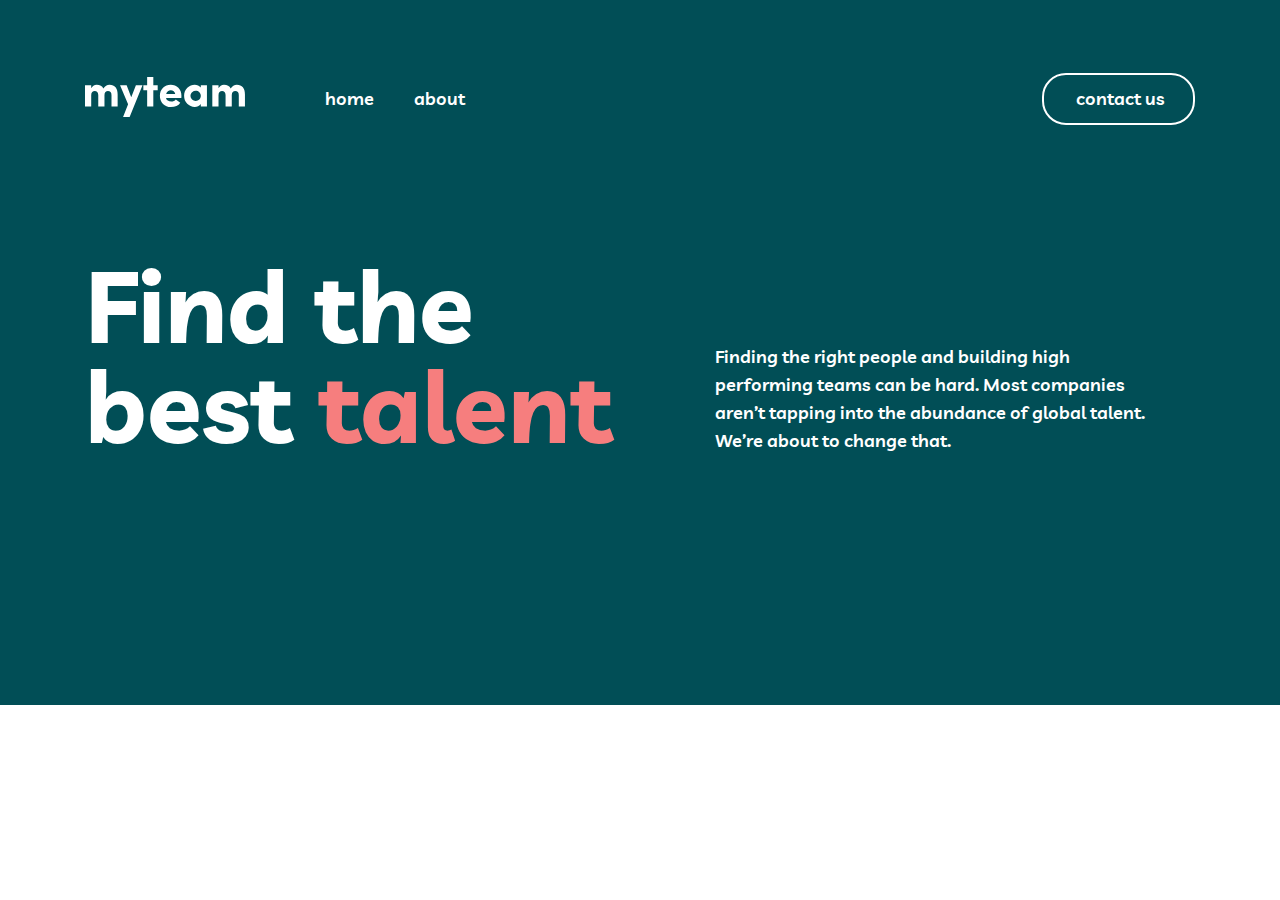
==== about.html @ d62c7685 "initial commit and add about page" ====
<!DOCTYPE html>
<html lang="en">
<head>
  <meta charset="UTF-8">
  <meta http-equiv="X-UA-Compatible" content="IE=edge">
  <meta name="viewport" content="width=device-width, initial-scale=1.0">
  <link rel="stylesheet" href="css/normalize.css">
  <link rel="stylesheet" href="css/about-styles.css">
  <title>about</title>
</head>
<body>
  <header class="site-header-container">
    <div class="container">
      <div class="site-header">
        <a class="site-logo" href="index.html">
          <img class="site-logo-img" src="img/myteam.svg" alt="site-logo" width="160" height="40">
        </a>

        <div class="site-main-links">
          <a class="site-main-link" href="index.html">home</a>
          <a class="site-main-link" href="about.html">about</a>
        </div>

        <a class="button site-header-button-link" href="contact.html">contact us</a>
      </div>

      <div class="site-info">
        <h1 class="site-info-heading">Find the best <span>talent</span></h1>
        <p class="site-info-text">Finding the right people and building high performing teams can be hard. Most
          companies aren’t tapping into the abundance of global talent. We’re about to change that.</p>
      </div>
    </div>
  </header>
</body>
</html>
---- css/about-styles.css ----
/* FONTS */

/* livvic-regular - latin */
@font-face {
  font-family: "Livvic";
  font-style: normal;
  font-weight: 400;
  src: local(""),
    url("../fonts/livvic-v11-latin-regular.woff2") format("woff2"),
    url("../fonts/livvic-v11-latin-regular.woff") format("woff");
  font-display: swap;
}

/* livvic-600 - latin */
@font-face {
  font-family: "Livvic";
  font-style: normal;
  font-weight: 600;
  src: local(""),
    url("../fonts/livvic-v11-latin-600.woff2") format("woff2"),
    url("../fonts/livvic-v11-latin-600.woff") format("woff");
  font-display: swap;
}

/* livvic-700 - latin */
@font-face {
  font-family: "Livvic";
  font-style: normal;
  font-weight: 700;
  src: local(""),
    url("../fonts/livvic-v11-latin-700.woff2") format("woff2"),
    url("../fonts/livvic-v11-latin-700.woff") format("woff");
  font-display: swap;
}

*,
::after,
::before {
  box-sizing: border-box;
}

html {
  height: 100%;
  scroll-behavior: smooth;

}

body {
  display: flex;
  flex-direction: column;
  margin: 0;
  padding: 0;
  height: 100%;
  font-family: "Livvic", sans-serif;
  color: #fff;
}

a {
  text-decoration: none;
}

.container {
  width: 100%;
  max-width: 1160px;
  padding-left: 25px;
  padding-right: 25px;
  margin-left: auto;
  margin-right: auto;
}

.main-content {
  flex-grow: 1;
}

.button {
  white-space: nowrap;
  width: 100%;
  max-width: 153px;
  border-radius: 24px;
  cursor: pointer;
  box-sizing: border-box;
  height: 100%;
  font-weight: 600;
  font-size: 18px;
  line-height: 28px;
}


/* SITE-HEADER */

.site-header-container {
  background-color: #014e56;
}

.site-header {
  display: flex;
  align-items: center;
  padding-top: 73px;
  margin-bottom: 130px;
}

.site-logo {
  margin-right: 80px;
}

.site-logo:active {
  opacity: 0.8;
}

.site-main-links {
  display: flex;

}

.site-main-link {
  font-weight: 600;
  font-size: 18px;
  line-height: 28px;
  color: #fff;
}

.site-main-link:hover {
  color: #f67e7e;
}

.site-main-link:active {
  opacity: 0.8;
}

.site-main-link:not(:last-child) {
  margin-right: 40px;
}



.site-header-button-link {
  color: #fff;
  padding: 10px 32px;
  border: 2px solid #fff;
  margin-left: auto;
}

.site-header-button-link:hover {
  background-color: #fff;
  color: #014e56;
}

.site-info {
  display: flex;
  align-items: flex-end;
  margin-top: 0;
  margin-bottom: 250px;
}

.site-info-heading {
  margin: 0;
  margin-right: 30px;
  width: 100%;
  max-width: 600px;
  font-size: 100px;
  line-height: 100px;

}

.site-info-heading span {
  color: #f67e7e;
}

.site-info-text {
  width: 100%;
  max-width: 445px;
  margin: 0;
  font-weight: 600;
  font-size: 18px;
  line-height: 28px;
}
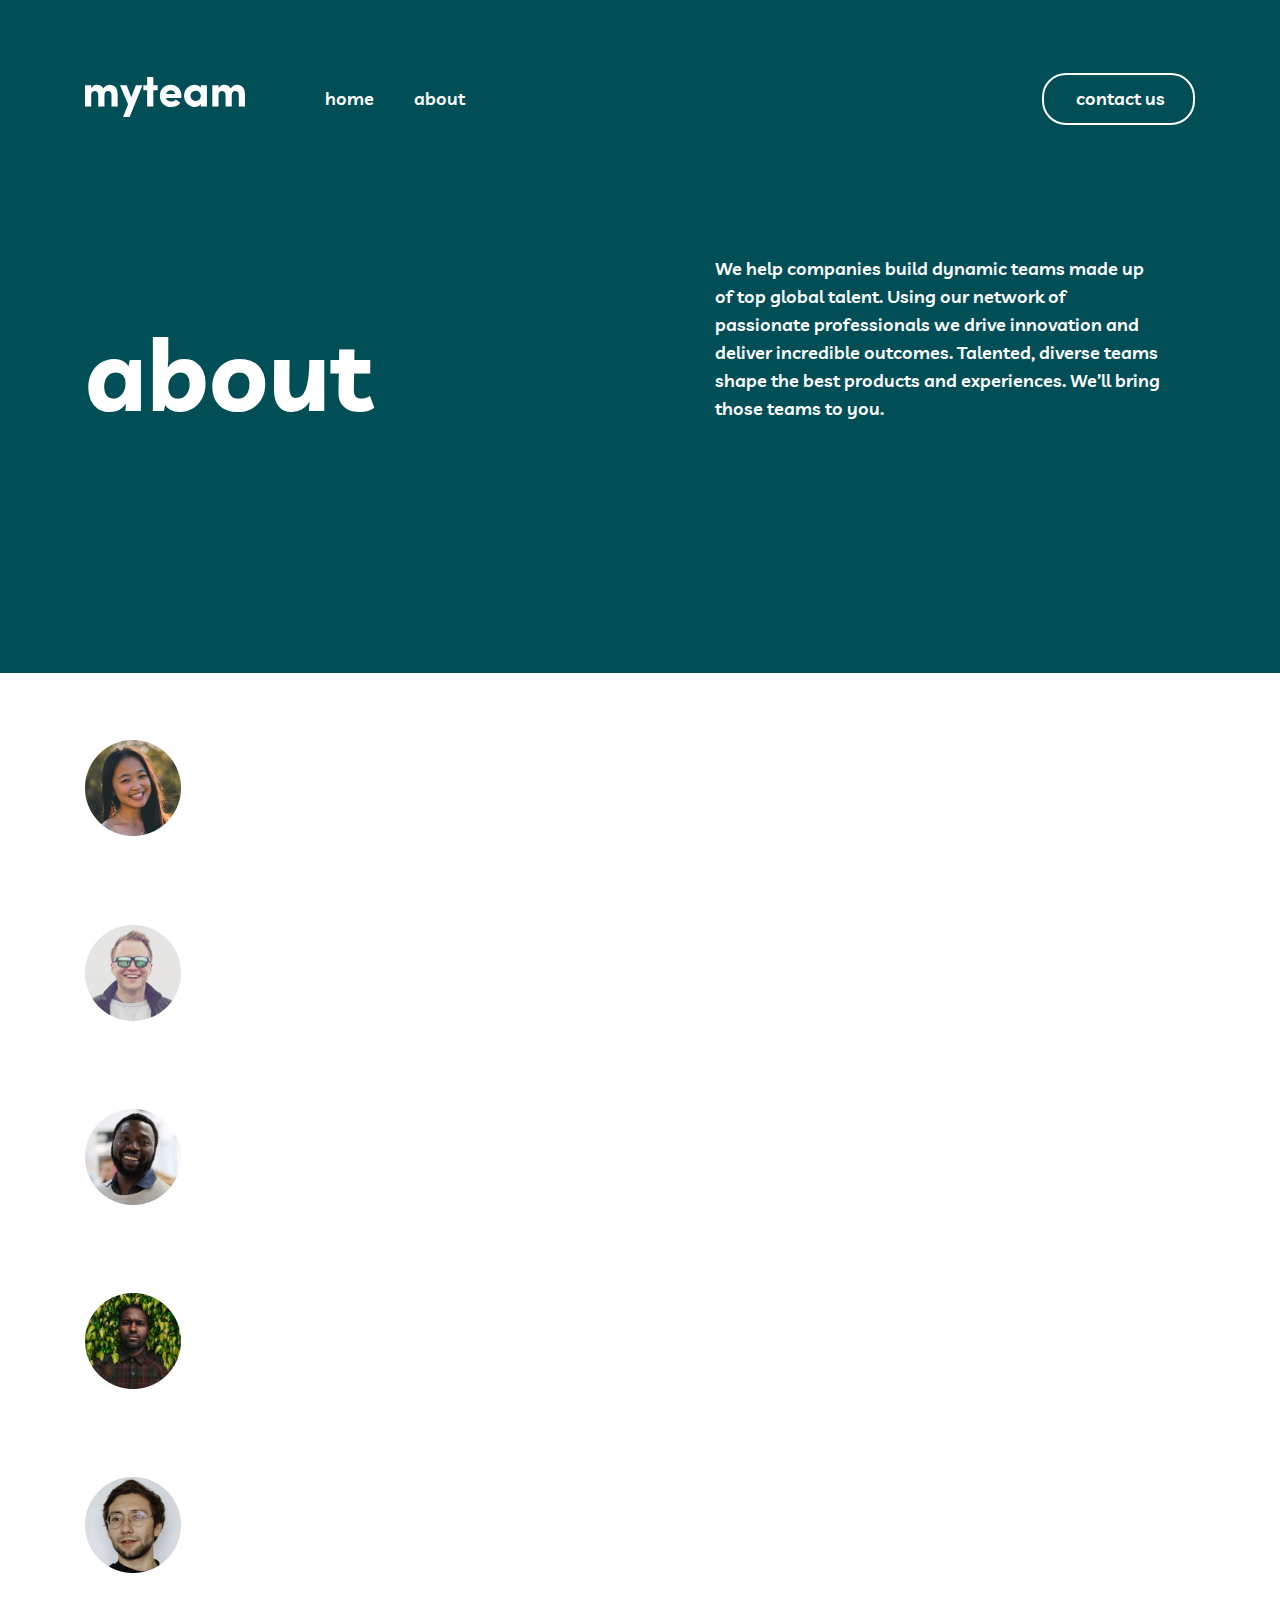
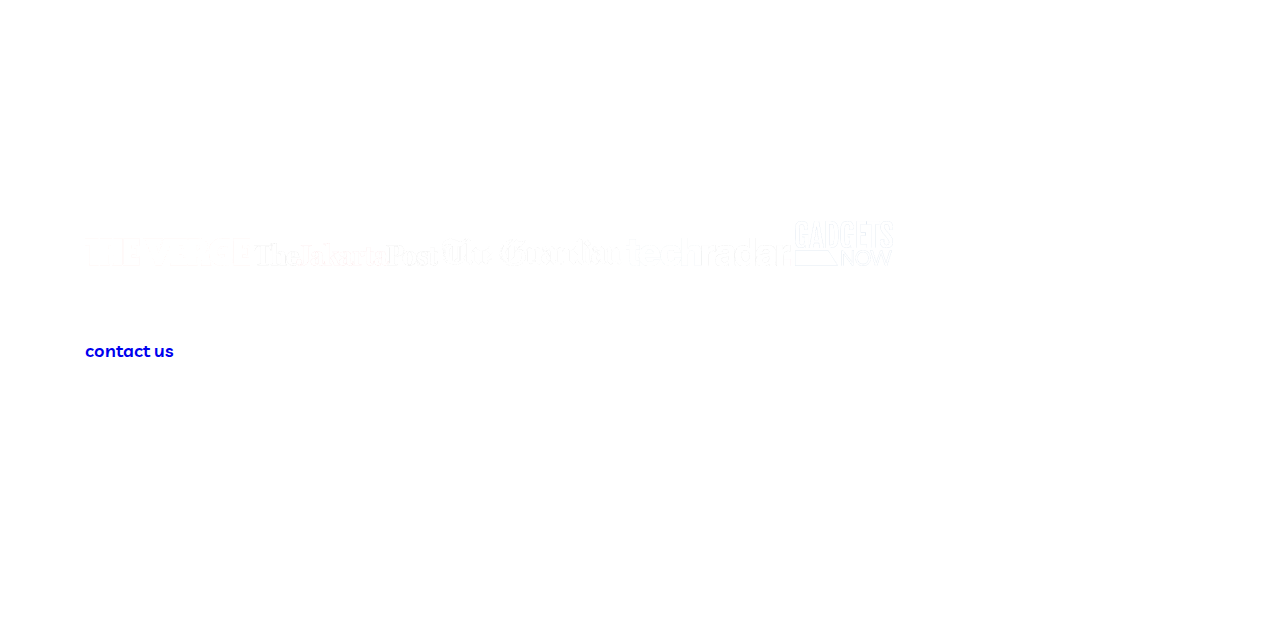
==== commit 43d4fec8: "add contact page" ====
--- a/about.html
+++ b/about.html
@@ -1,5 +1,6 @@
 <!DOCTYPE html>
 <html lang="en">
+
 <head>
   <meta charset="UTF-8">
   <meta http-equiv="X-UA-Compatible" content="IE=edge">
@@ -8,6 +9,7 @@
   <link rel="stylesheet" href="css/about-styles.css">
   <title>about</title>
 </head>
+
 <body>
   <header class="site-header-container">
     <div class="container">
@@ -25,11 +27,165 @@
       </div>
 
       <div class="site-info">
-        <h1 class="site-info-heading">Find the best <span>talent</span></h1>
-        <p class="site-info-text">Finding the right people and building high performing teams can be hard. Most
-          companies aren’t tapping into the abundance of global talent. We’re about to change that.</p>
+        <h1 class="site-info-heading">about</h1>
+        <p class="site-info-text">We help companies build dynamic teams made up of top global talent. Using our network
+          of passionate professionals we drive innovation and deliver incredible outcomes. Talented, diverse teams shape
+          the best products and experiences. We’ll bring those teams to you.</p>
       </div>
     </div>
   </header>
+
+
+  <section class="site-hero">
+    <div class="container">
+      <div class="site-hero-wrapper">
+        <h2 class="site-hero-heading">Meet the directors</h2>
+        <div class="site-hero-card-box">
+          <div class="site-hero-card">
+            <img class="site-hero-card-img" src="img/nikita.jpg" alt="nikita" width="96" height="96">
+            <p class="site-hero-card-thought-name">Nikita Marks</p>
+            <p class="site-hero-card-thought-position">Founder & CEO</p>
+            <!-- <svg class="hero-card-plus-icon" width="16" height="16" xmlns="http://www.w3.org/2000/svg">
+              <path fill-rule="evenodd" clip-rule="evenodd" d="M10 0H6v6H0v4h6v6h4v-6h6V6h-6V0Z" fill="#012F34" /></svg> -->
+          </div>
+
+          <div class="site-hero-card">
+            <img class="site-hero-card-img" src="img/cristian.jpg" alt="cristian" width="96" height="96">
+            <p class="site-hero-card-thought-name">Cristian Duncan</p>
+            <p class="site-hero-card-thought-position">Co-founder & COO</p>
+            <!-- <svg class="hero-card-plus-icon" width="16" height="16" xmlns="http://www.w3.org/2000/svg">
+              <path fill-rule="evenodd" clip-rule="evenodd" d="M10 0H6v6H0v4h6v6h4v-6h6V6h-6V0Z" fill="#012F34" /></svg> -->
+          </div>
+
+          <div class="site-hero-card">
+            <img class="site-hero-card-img" src="img/cruz.jpg" alt="cruz" width="96" height="96">
+            <p class="site-hero-card-thought-name">Cruz Hamer</p>
+            <p class="site-hero-card-thought-position">Co-founder & CTO</p>
+            <!-- <svg class="hero-card-plus-icon" width="16" height="16" xmlns="http://www.w3.org/2000/svg">
+              <path fill-rule="evenodd" clip-rule="evenodd" d="M10 0H6v6H0v4h6v6h4v-6h6V6h-6V0Z" fill="#012F34" /></svg> -->
+          </div>
+
+          <div class="site-hero-card">
+            <img class="site-hero-card-img" src="img/drake.jpg" alt="drake" width="96" height="96">
+            <p class="site-hero-card-thought-name">Drake Heaton</p>
+            <p class="site-hero-card-thought-position">Business Development Lead</p>
+            <!-- <svg class="hero-card-plus-icon" width="16" height="16" xmlns="http://www.w3.org/2000/svg">
+              <path fill-rule="evenodd" clip-rule="evenodd" d="M10 0H6v6H0v4h6v6h4v-6h6V6h-6V0Z" fill="#012F34" /></svg> -->
+          </div>
+
+          <div class="site-hero-card">
+            <img class="site-hero-card-img" src="img/griffin.jpg" alt="griffin" width="96" height="96">
+            <p class="site-hero-card-thought-name">Griffin Wise</p>
+            <p class="site-hero-card-thought-position">Lead Marketing</p>
+            <!-- <svg class="hero-card-plus-icon" width="16" height="16" xmlns="http://www.w3.org/2000/svg">
+              <path fill-rule="evenodd" clip-rule="evenodd" d="M10 0H6v6H0v4h6v6h4v-6h6V6h-6V0Z" fill="#012F34" /></svg> -->
+          </div>
+
+          <div class="site-hero-card">
+            <p class="site-hero-card-thought-name">Aden Allan</p>
+            <p class="site-hero-card-thought-advice">“Empowered teams create truly amazing products. Set the north star
+              and let them follow it.”</p>
+            <div class="network-links">
+              <a class="network-link" href="#">
+                <svg class="network-link-icon" width="24" height="20" xmlns="http://www.w3.org/2000/svg">
+                  <path
+                    d="M24 2.557a9.83 9.83 0 0 1-2.828.775A4.932 4.932 0 0 0 23.337.608a9.864 9.864 0 0 1-3.127 1.195A4.916 4.916 0 0 0 16.616.248c-3.179 0-5.515 2.966-4.797 6.045A13.978 13.978 0 0 1 1.671 1.149a4.93 4.93 0 0 0 1.523 6.574 4.903 4.903 0 0 1-2.229-.616c-.054 2.281 1.581 4.415 3.949 4.89a4.935 4.935 0 0 1-2.224.084 4.928 4.928 0 0 0 4.6 3.419A9.9 9.9 0 0 1 0 17.54a13.94 13.94 0 0 0 7.548 2.212c9.142 0 14.307-7.721 13.995-14.646A10.025 10.025 0 0 0 24 2.557Z"
+                    fill="#fff" /></svg>
+              </a>
+
+              <a class="network-link" href="#">
+                <svg class="network-link-icon" width="20" height="20" xmlns="http://www.w3.org/2000/svg">
+                  <path fill-rule="evenodd" clip-rule="evenodd"
+                    d="M2 0h16c1.1 0 2 .9 2 2v16c0 1.1-.9 2-2 2H2c-1.1 0-2-.9-2-2V2C0 .9.9 0 2 0Zm4 17V8H3v9h3ZM4.5 6.3c-1 0-1.8-.8-1.8-1.8s.8-1.8 1.8-1.8 1.8.8 1.8 1.8-.8 1.8-1.8 1.8ZM14 17h3v-5.7c0-1.9-1.6-3.5-3.5-3.5-.9 0-2 .6-2.5 1.4V8H8v9h3v-5.3c0-.8.7-1.5 1.5-1.5s1.5.7 1.5 1.5V17Z"
+                    fill="#fff" /></svg>
+              </a>
+            </div>
+            <!-- <svg class="hero-card-plus-icon" width="16" height="16" xmlns="http://www.w3.org/2000/svg">
+              <path fill-rule="evenodd" clip-rule="evenodd" d="M10 0H6v6H0v4h6v6h4v-6h6V6h-6V0Z" fill="#012F34" /></svg> -->
+          </div>
+        </div>
+      </div>
+    </div>
+  </section>
+
+
+  <div class="site-features">
+    <div class="container">
+      <div class="site-features-wrapper">
+        <h2 class="site-features-heading">Some of our clients</h2>
+        <div class="site-features-icons">
+          <img class="site-features-img" src="img/the-verge.png" alt="the verge" srcset="img/the-verge.png 1x, img/the-verge@2x.png 2x" width="165" height="28">
+          <img class="site-features-img" src="img/the-jakarta-post.png" alt="the the-jakarta-post" srcset="img/the-jakarta-post.png 1x, img/the-jakarta-post@2x.png 2x" width="184" height="23">
+          <img class="site-features-img" src="img/the-guardian.png" alt="the-guardian" srcset="img/the-guardian.png 1x, img/the-guardian@2x.png 2x" width="180" height="28">
+          <img class="site-features-img" src="img/techradar.png" alt="techradar" srcset="img/techradar.png 1x, img/techradar@2x.png 2x" width="165" height="28">
+          <img class="site-features-img" src="img/gadgets-now.png" alt="gadgets-now" srcset="img/gadgets-now.png 1x, img/gadgets-now@2x.png 2x" width="98" height="45">
+        </div>
+      </div>
+    </div>
+  </div>
+
+
+  <div class="site-cta">
+    <div class="container">
+      <div class="site-cta-wrapper">
+        <h2 class="site-cta-heading">Ready to get started?</h2>
+        <div class="site-cta-button">
+          <a class="button cta-button-link" href="contact.html">contact us</a>
+        </div>
+      </div>
+    </div>
+  </div>
+
+
+  <footer class="site-footer">
+    <div class="container">
+      <div class="site-footer-container">
+        <div class="site-footer-logo-links-box">
+          <a class="site-logo" href="index.html">
+            <img class="site-logo-img" src="img/myteam.svg" alt="site-logo" width="160" height="40">
+          </a>
+
+          <div class="site-main-links">
+            <a class="site-main-link" href="index.html">home</a>
+            <a class="site-main-link" href="about.html">about</a>
+          </div>
+
+        </div>
+
+        <ul class="site-footer-adress-list">
+          <li class="site-footer-adress-list-item">987 Hillcrest Lane</li>
+          <li class="site-footer-adress-list-item">Irvine, CA</li>
+          <li class="site-footer-adress-list-item">California 92714</li>
+          <li class="site-footer-adress-list-item">Call Us : 949-833-7432</li>
+        </ul>
+
+        <div class="site-footer-networks-adress">
+          <div class="site-footer-networks">
+            <a class="site-footer-network-link" href="#">
+              <svg class="site-footer-network-link-icon" width="24" height="24" xmlns="http://www.w3.org/2000/svg">
+                <path
+                  d="M22.675 0H1.325C.593 0 0 .593 0 1.325v21.351C0 23.407.593 24 1.325 24H12.82v-9.294H9.692v-3.622h3.128V8.413c0-3.1 1.893-4.788 4.659-4.788 1.325 0 2.463.099 2.795.143v3.24l-1.918.001c-1.504 0-1.795.715-1.795 1.763v2.313h3.587l-.467 3.622h-3.12V24h6.116c.73 0 1.323-.593 1.323-1.325V1.325C24 .593 23.407 0 22.675 0Z"
+                  fill="#fff" /></svg>
+            </a>
+            <a class="site-footer-network-link" href="#">
+              <svg class="site-footer-network-link-icon" width="24" height="24" xmlns="http://www.w3.org/2000/svg">
+                <path
+                  d="M12 0C5.373 0 0 5.372 0 12c0 5.084 3.163 9.426 7.627 11.174-.105-.949-.2-2.405.042-3.441.218-.937 1.407-5.965 1.407-5.965s-.359-.719-.359-1.782c0-1.668.967-2.914 2.171-2.914 1.023 0 1.518.769 1.518 1.69 0 1.029-.655 2.568-.994 3.995-.283 1.194.599 2.169 1.777 2.169 2.133 0 3.772-2.249 3.772-5.495 0-2.873-2.064-4.882-5.012-4.882-3.414 0-5.418 2.561-5.418 5.207 0 1.031.397 2.138.893 2.738a.36.36 0 0 1 .083.345l-.333 1.36c-.053.22-.174.267-.402.161-1.499-.698-2.436-2.889-2.436-4.649 0-3.785 2.75-7.262 7.929-7.262 4.163 0 7.398 2.967 7.398 6.931 0 4.136-2.607 7.464-6.227 7.464-1.216 0-2.359-.631-2.75-1.378l-.748 2.853c-.271 1.043-1.002 2.35-1.492 3.146C9.57 23.812 10.763 24 12 24c6.627 0 12-5.373 12-12 0-6.628-5.373-12-12-12Z"
+                  fill="#fff" /></svg>
+            </a>
+            <a class="site-footer-network-link" href="#">
+              <svg class="site-footer-network-link-icon" width="24" height="20" xmlns="http://www.w3.org/2000/svg">
+                <path
+                  d="M24 2.557a9.83 9.83 0 0 1-2.828.775A4.932 4.932 0 0 0 23.337.608a9.864 9.864 0 0 1-3.127 1.195A4.916 4.916 0 0 0 16.616.248c-3.179 0-5.515 2.966-4.797 6.045A13.978 13.978 0 0 1 1.671 1.149a4.93 4.93 0 0 0 1.523 6.574 4.903 4.903 0 0 1-2.229-.616c-.054 2.281 1.581 4.415 3.949 4.89a4.935 4.935 0 0 1-2.224.084 4.928 4.928 0 0 0 4.6 3.419A9.9 9.9 0 0 1 0 17.54a13.94 13.94 0 0 0 7.548 2.212c9.142 0 14.307-7.721 13.995-14.646A10.025 10.025 0 0 0 24 2.557Z"
+                  fill="#fff" /></svg>
+            </a>
+          </div>
+
+          <p class="site-footer-copyright">Copyright 2020. All Rights Reserved</p>
+        </div>
+      </div>
+    </div>
+  </footer>
 </body>
+
 </html>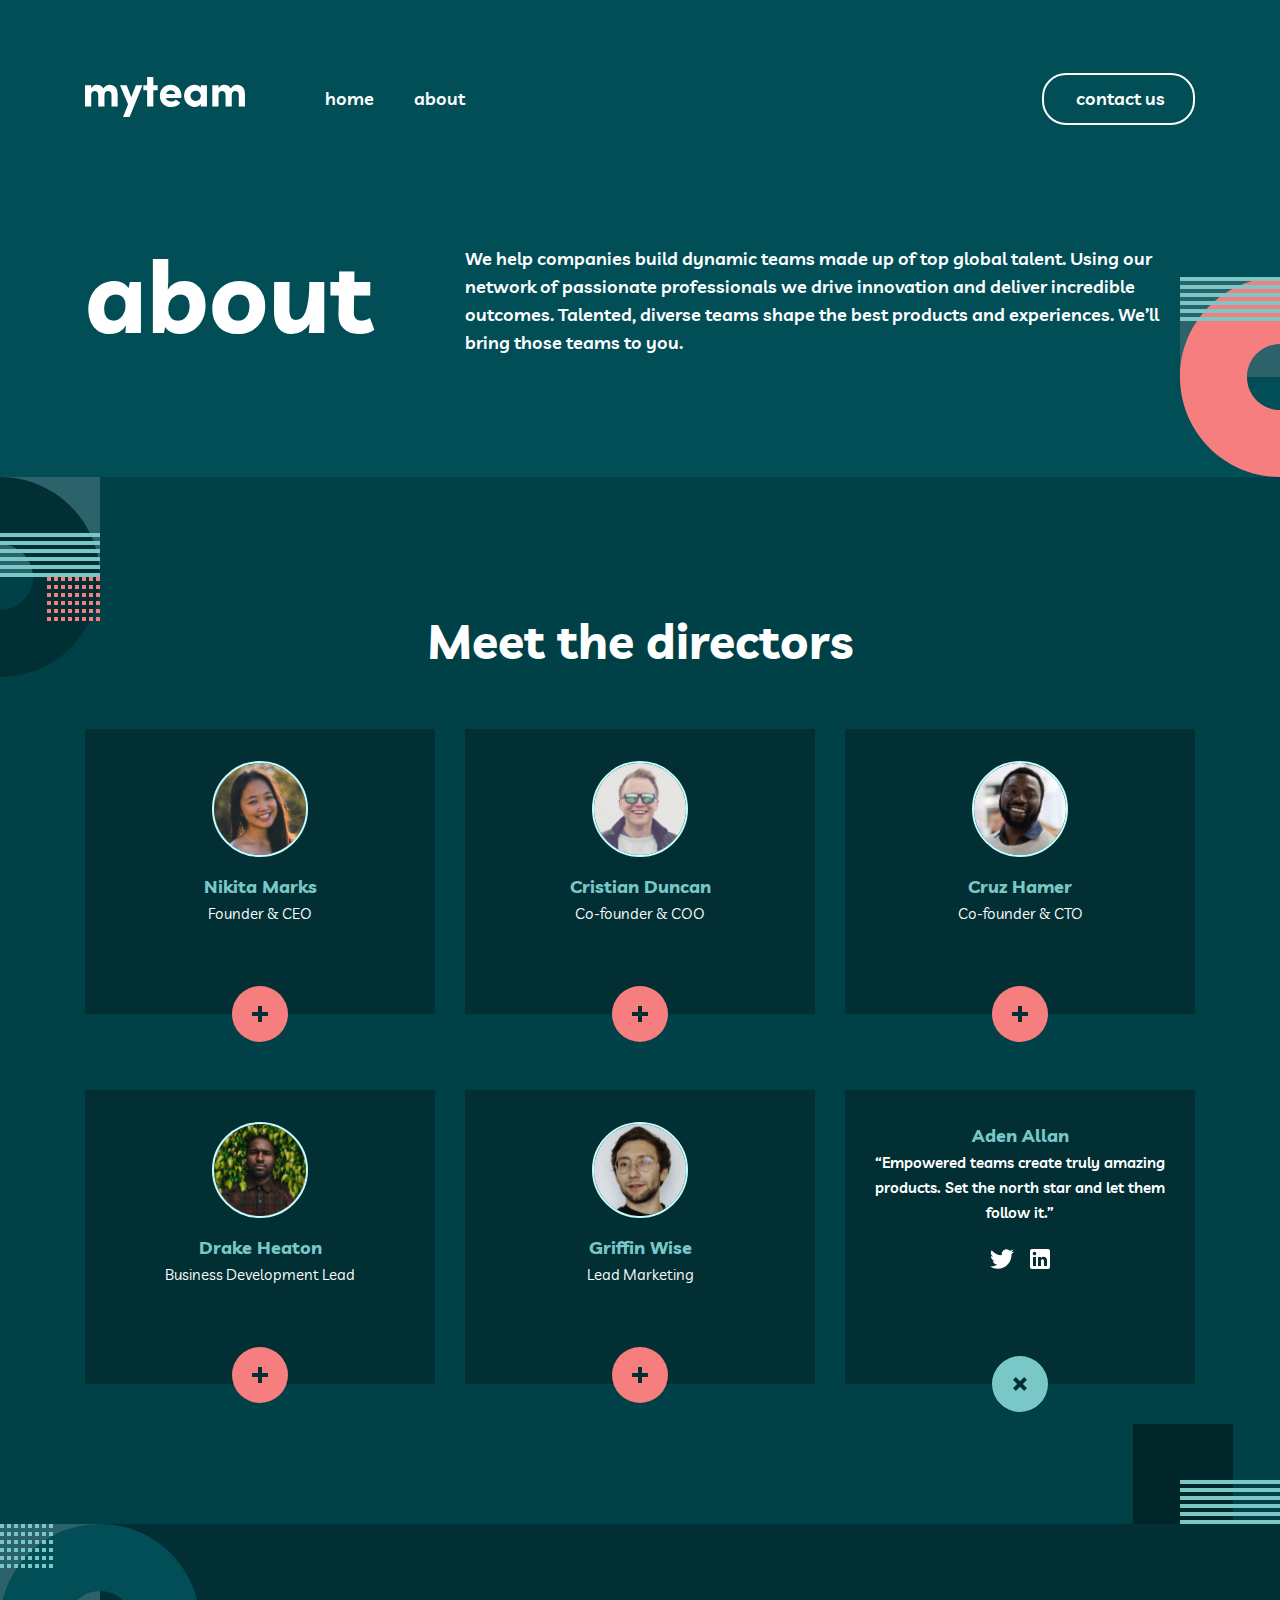
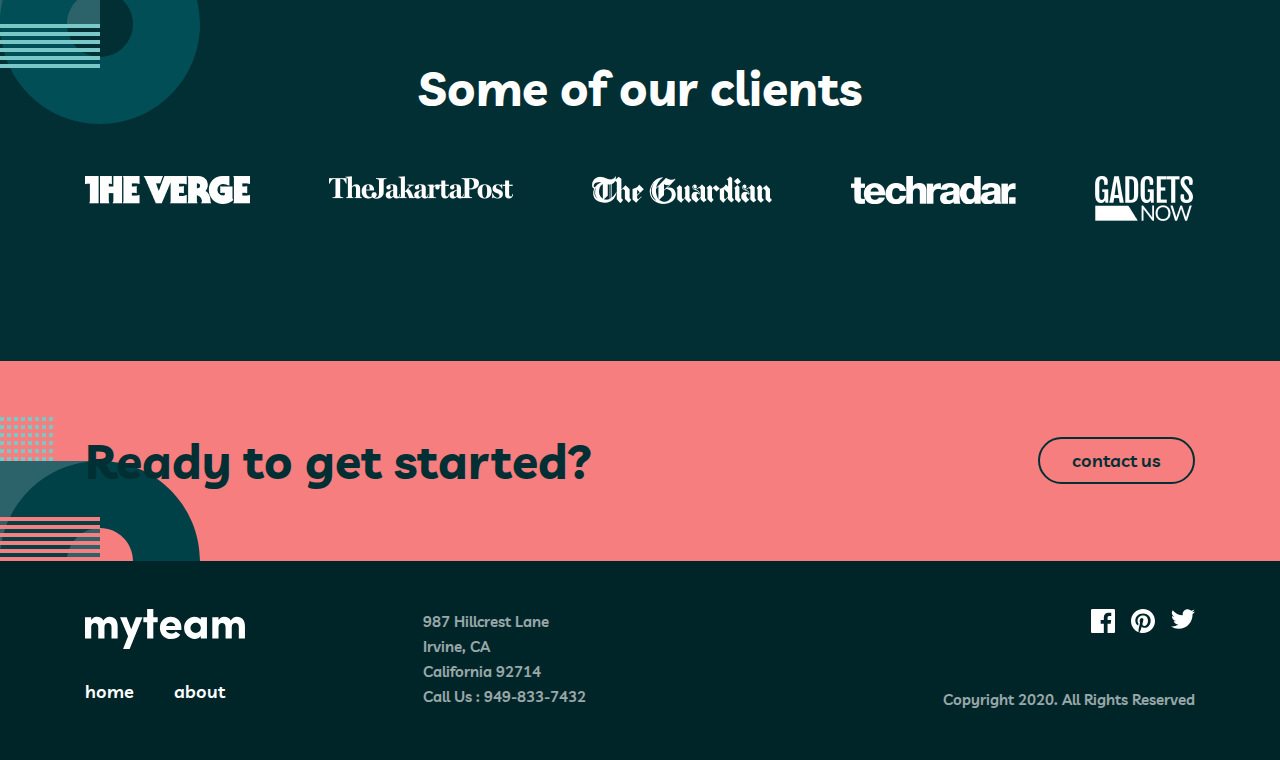
==== commit 6bcceed1: "add about-page, index-page and contact-page styles" ====
--- a/about.html
+++ b/about.html
@@ -45,40 +45,35 @@
             <img class="site-hero-card-img" src="img/nikita.jpg" alt="nikita" width="96" height="96">
             <p class="site-hero-card-thought-name">Nikita Marks</p>
             <p class="site-hero-card-thought-position">Founder & CEO</p>
-            <!-- <svg class="hero-card-plus-icon" width="16" height="16" xmlns="http://www.w3.org/2000/svg">
-              <path fill-rule="evenodd" clip-rule="evenodd" d="M10 0H6v6H0v4h6v6h4v-6h6V6h-6V0Z" fill="#012F34" /></svg> -->
+            <span class="cicle"></span>
           </div>
 
           <div class="site-hero-card">
             <img class="site-hero-card-img" src="img/cristian.jpg" alt="cristian" width="96" height="96">
             <p class="site-hero-card-thought-name">Cristian Duncan</p>
             <p class="site-hero-card-thought-position">Co-founder & COO</p>
-            <!-- <svg class="hero-card-plus-icon" width="16" height="16" xmlns="http://www.w3.org/2000/svg">
-              <path fill-rule="evenodd" clip-rule="evenodd" d="M10 0H6v6H0v4h6v6h4v-6h6V6h-6V0Z" fill="#012F34" /></svg> -->
+            <span class="cicle"></span>
           </div>
 
           <div class="site-hero-card">
             <img class="site-hero-card-img" src="img/cruz.jpg" alt="cruz" width="96" height="96">
             <p class="site-hero-card-thought-name">Cruz Hamer</p>
             <p class="site-hero-card-thought-position">Co-founder & CTO</p>
-            <!-- <svg class="hero-card-plus-icon" width="16" height="16" xmlns="http://www.w3.org/2000/svg">
-              <path fill-rule="evenodd" clip-rule="evenodd" d="M10 0H6v6H0v4h6v6h4v-6h6V6h-6V0Z" fill="#012F34" /></svg> -->
+            <span class="cicle"></span>
           </div>
 
           <div class="site-hero-card">
             <img class="site-hero-card-img" src="img/drake.jpg" alt="drake" width="96" height="96">
             <p class="site-hero-card-thought-name">Drake Heaton</p>
             <p class="site-hero-card-thought-position">Business Development Lead</p>
-            <!-- <svg class="hero-card-plus-icon" width="16" height="16" xmlns="http://www.w3.org/2000/svg">
-              <path fill-rule="evenodd" clip-rule="evenodd" d="M10 0H6v6H0v4h6v6h4v-6h6V6h-6V0Z" fill="#012F34" /></svg> -->
+            <span class="cicle"></span>
           </div>
 
           <div class="site-hero-card">
             <img class="site-hero-card-img" src="img/griffin.jpg" alt="griffin" width="96" height="96">
             <p class="site-hero-card-thought-name">Griffin Wise</p>
             <p class="site-hero-card-thought-position">Lead Marketing</p>
-            <!-- <svg class="hero-card-plus-icon" width="16" height="16" xmlns="http://www.w3.org/2000/svg">
-              <path fill-rule="evenodd" clip-rule="evenodd" d="M10 0H6v6H0v4h6v6h4v-6h6V6h-6V0Z" fill="#012F34" /></svg> -->
+            <span class="cicle"></span>
           </div>
 
           <div class="site-hero-card">
@@ -100,8 +95,7 @@
                     fill="#fff" /></svg>
               </a>
             </div>
-            <!-- <svg class="hero-card-plus-icon" width="16" height="16" xmlns="http://www.w3.org/2000/svg">
-              <path fill-rule="evenodd" clip-rule="evenodd" d="M10 0H6v6H0v4h6v6h4v-6h6V6h-6V0Z" fill="#012F34" /></svg> -->
+            <span class="cicle ciclex"></span>
           </div>
         </div>
       </div>
@@ -114,11 +108,16 @@
       <div class="site-features-wrapper">
         <h2 class="site-features-heading">Some of our clients</h2>
         <div class="site-features-icons">
-          <img class="site-features-img" src="img/the-verge.png" alt="the verge" srcset="img/the-verge.png 1x, img/the-verge@2x.png 2x" width="165" height="28">
-          <img class="site-features-img" src="img/the-jakarta-post.png" alt="the the-jakarta-post" srcset="img/the-jakarta-post.png 1x, img/the-jakarta-post@2x.png 2x" width="184" height="23">
-          <img class="site-features-img" src="img/the-guardian.png" alt="the-guardian" srcset="img/the-guardian.png 1x, img/the-guardian@2x.png 2x" width="180" height="28">
-          <img class="site-features-img" src="img/techradar.png" alt="techradar" srcset="img/techradar.png 1x, img/techradar@2x.png 2x" width="165" height="28">
-          <img class="site-features-img" src="img/gadgets-now.png" alt="gadgets-now" srcset="img/gadgets-now.png 1x, img/gadgets-now@2x.png 2x" width="98" height="45">
+          <img class="site-features-img" src="img/the-verge.png" alt="the verge"
+            srcset="img/the-verge.png 1x, img/the-verge@2x.png 2x" width="165" height="28">
+          <img class="site-features-img" src="img/the-jakarta-post.png" alt="the the-jakarta-post"
+            srcset="img/the-jakarta-post.png 1x, img/the-jakarta-post@2x.png 2x" width="184" height="23">
+          <img class="site-features-img" src="img/the-guardian.png" alt="the-guardian"
+            srcset="img/the-guardian.png 1x, img/the-guardian@2x.png 2x" width="180" height="28">
+          <img class="site-features-img" src="img/techradar.png" alt="techradar"
+            srcset="img/techradar.png 1x, img/techradar@2x.png 2x" width="165" height="28">
+          <img class="site-features-img" src="img/gadgets-now.png" alt="gadgets-now"
+            srcset="img/gadgets-now.png 1x, img/gadgets-now@2x.png 2x" width="98" height="45">
         </div>
       </div>
     </div>
--- a/css/about-styles.css
+++ b/css/about-styles.css
@@ -89,14 +89,17 @@
 /* SITE-HEADER */
 
 .site-header-container {
+  background: url(../img/about-hero-circle.svg) no-repeat;
+  background-position: right -100px bottom;
   background-color: #014e56;
 }
 
 .site-header {
+  margin: 0;
   display: flex;
   align-items: center;
   padding-top: 73px;
-  margin-bottom: 130px;
+
 }
 
 .site-logo {
@@ -148,29 +151,290 @@
 .site-info {
   display: flex;
   align-items: flex-end;
-  margin-top: 0;
-  margin-bottom: 250px;
+  padding: 120px 0px;
 }
 
 .site-info-heading {
+  align-self: flex-start;
   margin: 0;
   margin-right: 30px;
   width: 100%;
-  max-width: 600px;
+  max-width: 350px;
   font-size: 100px;
   line-height: 100px;
 
 }
 
-.site-info-heading span {
-  color: #f67e7e;
-}
 
 .site-info-text {
   width: 100%;
-  max-width: 445px;
+  max-width: 730px;
   margin: 0;
   font-weight: 600;
   font-size: 18px;
   line-height: 28px;
 }
+
+
+/* SITE-HERO */
+
+.site-hero {
+  background: url(../img/directors-circle.svg) no-repeat, url(../img/directors-rect.svg) no-repeat;
+  background-position: left -100px top, right bottom;
+  background-color: #004047;
+
+}
+
+.site-hero-wrapper {
+  margin: 0;
+  padding: 140px 0px 64px;
+}
+
+.site-hero-heading {
+  margin-top: 0;
+  margin-bottom: 64px;
+  font-weight: 700;
+  font-size: 48px;
+  line-height: 48px;
+  text-align: center;
+}
+
+.site-hero-card-box {
+  display: flex;
+  flex-wrap: wrap;
+  margin-left: -30px;
+}
+
+.site-hero-card {
+  margin-left: 30px;
+  margin-bottom: 76px;
+  display: flex;
+  flex-direction: column;
+  align-items: center;
+  padding: 32px 24px;
+  width: 100%;
+  max-width: 350px;
+
+  background-color: #012f34;
+}
+
+.site-hero-card:not(:first-child) {
+
+}
+
+.site-hero-card p {
+  margin: 0;
+}
+
+.site-hero-card-img {
+  margin-top: 0px;
+  margin-bottom: 16px;
+  border: 2px solid #c4fffe;
+  border-radius: 50%;
+}
+
+.site-hero-card-thought-name {
+  font-weight: 700;
+  font-size: 18px;
+  line-height: 28px;
+  color: #79c8c7;
+}
+
+.site-hero-card-thought-position {
+  font-weight: 500;
+  font-size: 15px;
+  line-height: 25px;
+  text-align: center;
+}
+
+
+.cicle {
+  position: relative;
+  top: 60px;
+  background: url(../img/icon-plus.svg) no-repeat center;
+  background-position: center center;
+  width: 56px;
+  height: 56px;
+  border-radius: 100%;
+  background-color: #f67e7e;
+  transition: transform 0.2s ease;
+}
+
+.cicle:hover {
+  background-color: #79c8c7;
+}
+
+.cicle:active{
+  opacity: 0.6;
+  transform: rotate(45deg);
+}
+
+.site-hero-card-thought-advice {
+  font-weight: 600;
+  font-size: 15px;
+  line-height: 25px;
+  text-align: center;
+
+}
+
+.network-links {
+  padding: 24px;
+  display: flex;
+}
+
+.network-link:not(:last-child) {
+  margin-right: 16px;
+}
+
+.network-link:hover .network-link-icon path {
+  fill: #f67e7e;
+}
+
+.ciclex {
+  background-color: #79c8c7;
+  transform: rotate(45deg);
+  transition: transform 0.2s ease;
+}
+
+.ciclex:hover {
+  background-color: #f67e7e;
+}
+
+.ciclex:active{
+  transform: rotate(-90deg);
+}
+
+
+/* SITE-FEATURES */
+
+.site-features {
+  background: url(../img/clients-circle.svg) no-repeat;
+  background-position: left top;
+  background-color: #012f34;
+  padding: 140px 0px;
+}
+
+.site-features-wrapper {}
+
+.site-features-heading {
+  margin-top: 0;
+  margin-bottom: 64px;
+  font-weight: 700;
+  font-size: 48px;
+  line-height: 48px;
+  text-align: center;
+}
+
+.site-features-icons {
+  display: flex;
+  flex-wrap: wrap;
+}
+
+.site-features-img {}
+
+
+.site-features-img:not(:last-child) {
+  margin-right: 79px;
+}
+
+/* SITE-CTA */
+
+.site-cta {
+  background: url(../img/cta-bg.svg) no-repeat;
+  background-position: left bottom -100px;
+  background-color: #f67e7e;
+}
+
+.site-cta-wrapper {
+  padding: 76px 0px;
+  display: flex;
+  align-items: center;
+
+}
+
+.site-cta-heading {
+  margin: 0;
+  width: 100%;
+  font-weight: 700;
+  font-size: 48px;
+  line-height: 48px;
+  color: #012f34;
+}
+
+.cta-button-link {
+  color: #012f34;
+  padding: 10px 32px;
+  background: transparent;
+  border: 2px solid #012f34;
+  margin-left: auto;
+}
+
+.cta-button-link:hover {
+  background: #012f34;
+  color: #fff;
+}
+
+/* SITE-FOOTER */
+.site-footer {
+  background-color: #002529;
+
+}
+
+.site-footer-container {
+  flex-grow: 1;
+  padding: 48px 0px;
+  display: flex;
+  align-items: flex-start;
+}
+
+.site-footer-logo-links-box {
+  flex-grow: 1;
+  display: flex;
+  flex-direction: column;
+}
+
+.site-footer-logo-links-box .site-logo {
+  margin-bottom: 25px;
+  margin-right: 0;
+}
+
+.site-footer-adress-list {
+  flex-grow: 1;
+  margin: 0;
+  padding: 0;
+  list-style: none;
+}
+
+.site-footer-adress-list-item {
+  font-weight: 600;
+  font-size: 15px;
+  line-height: 25px;
+  opacity: 0.6;
+}
+
+.site-footer-networks-adress {
+  flex-grow: 1;
+}
+
+.site-footer-networks {
+  display: flex;
+  justify-content: flex-end;
+  margin-bottom: 50px;
+}
+
+.site-footer-network-link:not(:last-child) {
+  margin-right: 16px;
+}
+
+.site-footer-networks .site-footer-network-link-icon:hover path {
+  fill: #f67e7e;
+}
+
+.site-footer-copyright {
+  margin: 0;
+  font-weight: 600;
+  font-size: 15px;
+  line-height: 25px;
+  text-align: right;
+  opacity: 0.6;
+}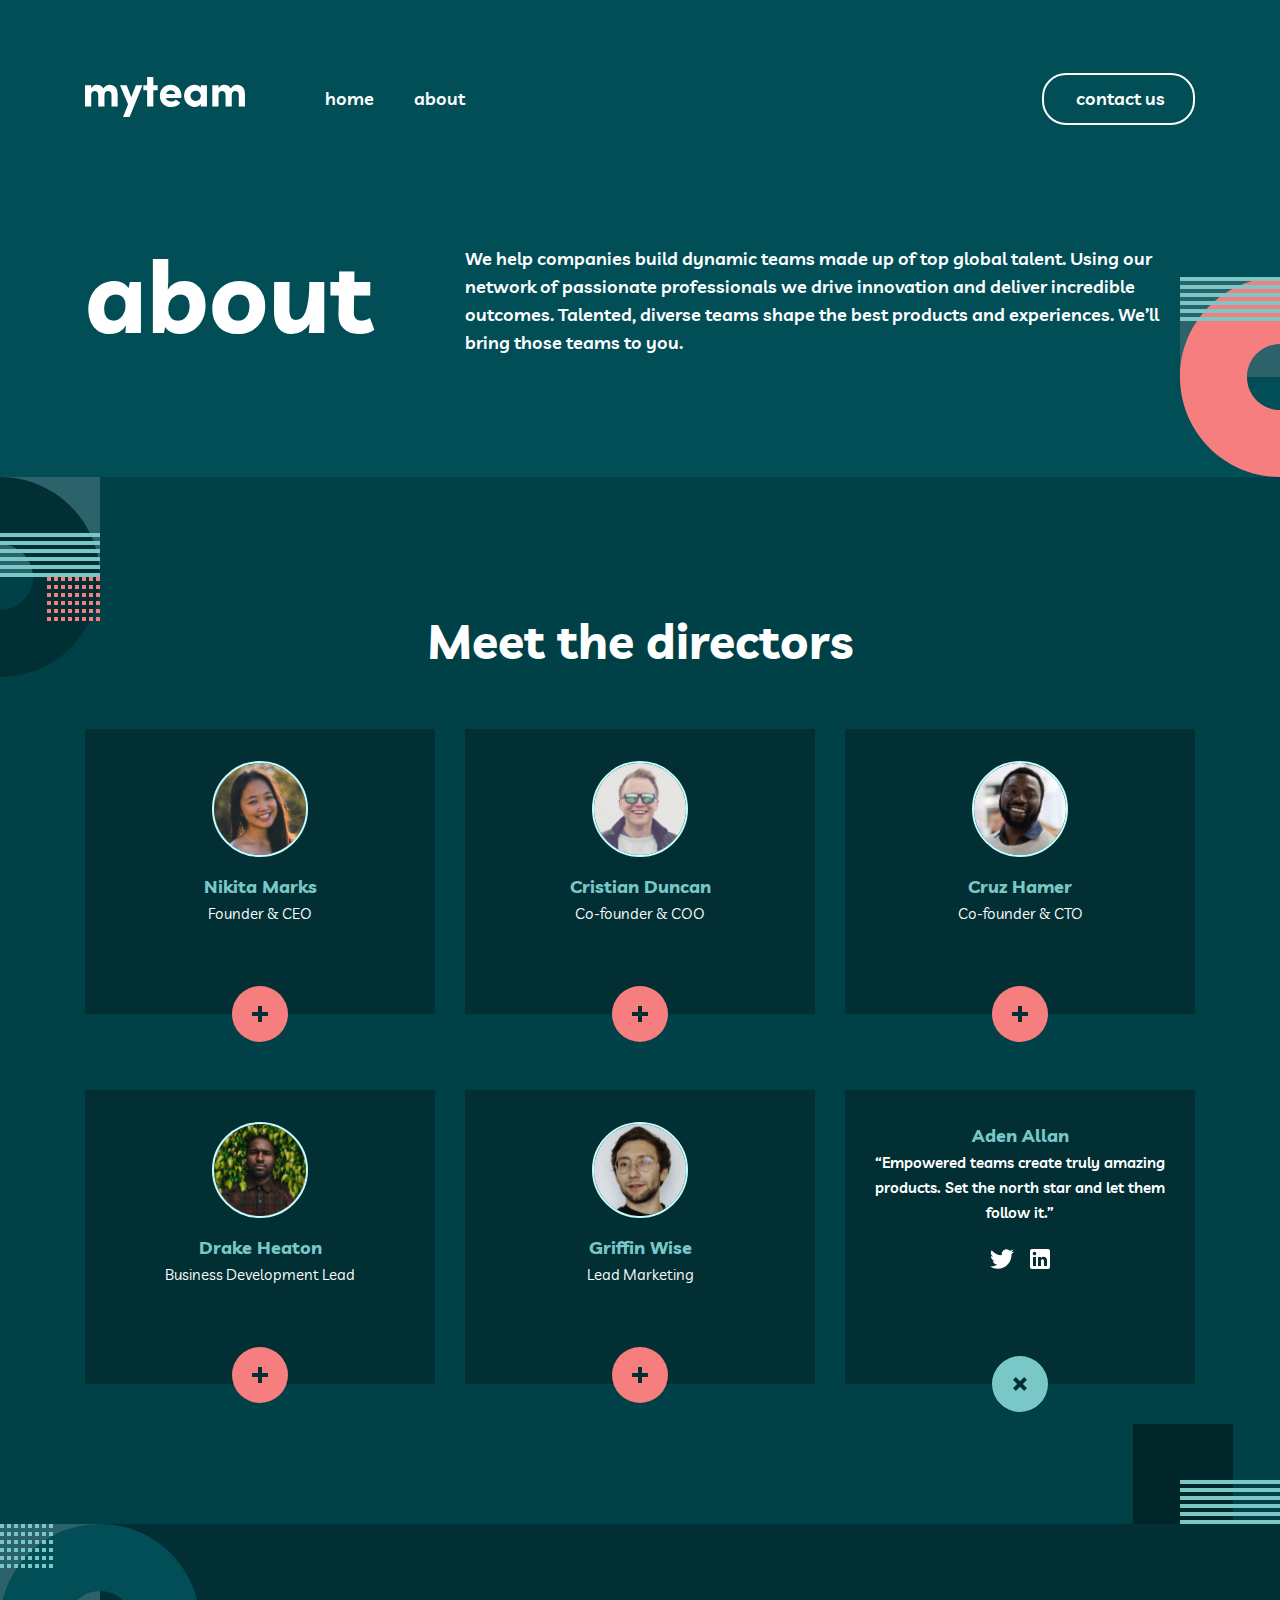
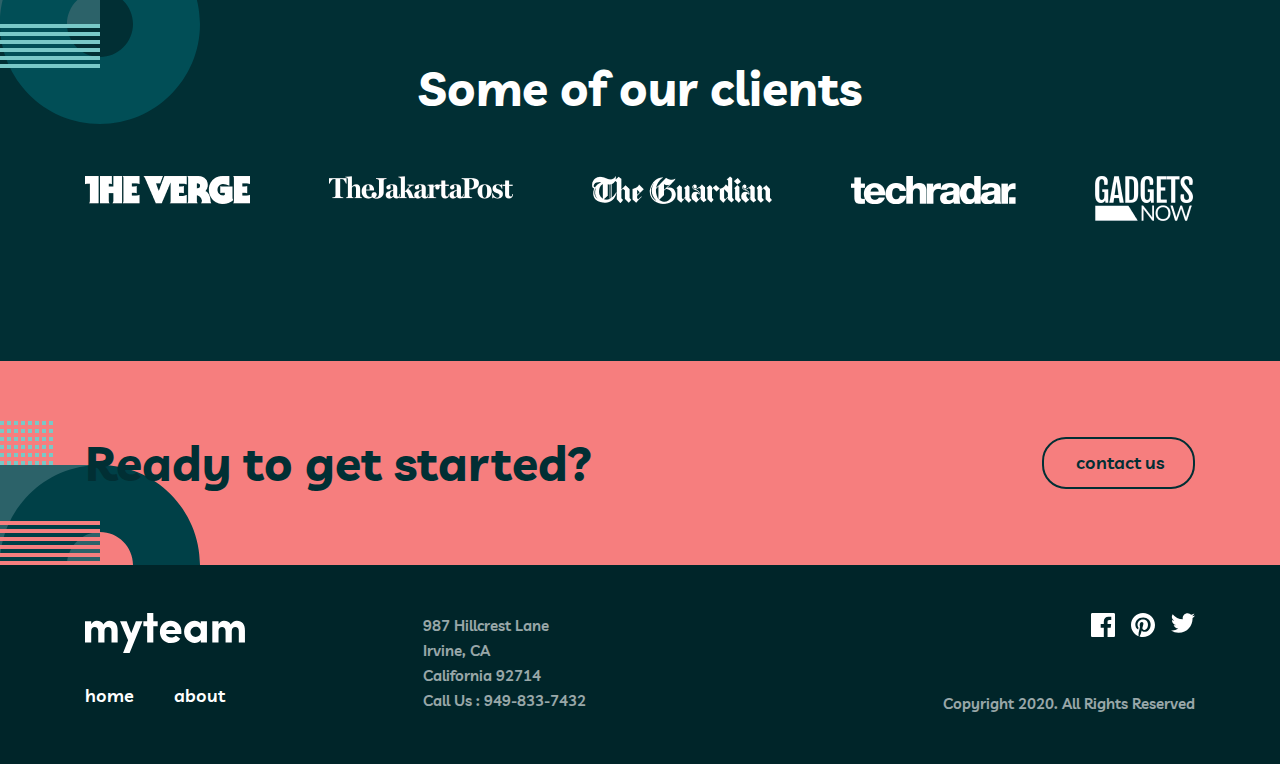
==== commit 53cd15ce: "add styles" ====
--- a/about.html
+++ b/about.html
@@ -45,35 +45,35 @@
             <img class="site-hero-card-img" src="img/nikita.jpg" alt="nikita" width="96" height="96">
             <p class="site-hero-card-thought-name">Nikita Marks</p>
             <p class="site-hero-card-thought-position">Founder & CEO</p>
-            <span class="cicle"></span>
+            <div class="cicle"></div>
           </div>
 
           <div class="site-hero-card">
             <img class="site-hero-card-img" src="img/cristian.jpg" alt="cristian" width="96" height="96">
             <p class="site-hero-card-thought-name">Cristian Duncan</p>
             <p class="site-hero-card-thought-position">Co-founder & COO</p>
-            <span class="cicle"></span>
+            <div class="cicle"></div>
           </div>
 
           <div class="site-hero-card">
             <img class="site-hero-card-img" src="img/cruz.jpg" alt="cruz" width="96" height="96">
             <p class="site-hero-card-thought-name">Cruz Hamer</p>
             <p class="site-hero-card-thought-position">Co-founder & CTO</p>
-            <span class="cicle"></span>
+            <div class="cicle"></div>
           </div>
 
           <div class="site-hero-card">
             <img class="site-hero-card-img" src="img/drake.jpg" alt="drake" width="96" height="96">
             <p class="site-hero-card-thought-name">Drake Heaton</p>
             <p class="site-hero-card-thought-position">Business Development Lead</p>
-            <span class="cicle"></span>
+            <div class="cicle"></div>
           </div>
 
           <div class="site-hero-card">
             <img class="site-hero-card-img" src="img/griffin.jpg" alt="griffin" width="96" height="96">
             <p class="site-hero-card-thought-name">Griffin Wise</p>
             <p class="site-hero-card-thought-position">Lead Marketing</p>
-            <span class="cicle"></span>
+            <div class="cicle"></div>
           </div>
 
           <div class="site-hero-card">
@@ -95,7 +95,7 @@
                     fill="#fff" /></svg>
               </a>
             </div>
-            <span class="cicle ciclex"></span>
+            <div class="cicle ciclex"></div>
           </div>
         </div>
       </div>
@@ -128,9 +128,7 @@
     <div class="container">
       <div class="site-cta-wrapper">
         <h2 class="site-cta-heading">Ready to get started?</h2>
-        <div class="site-cta-button">
-          <a class="button cta-button-link" href="contact.html">contact us</a>
-        </div>
+        <a class="button cta-button-link" href="contact.html">contact us</a>
       </div>
     </div>
   </div>
@@ -185,6 +183,8 @@
       </div>
     </div>
   </footer>
+
+  <script src="../../coding/myteam/js/script.js"></script>
 </body>
 
 </html>--- a/css/about-styles.css
+++ b/css/about-styles.css
@@ -214,13 +214,9 @@
   padding: 32px 24px;
   width: 100%;
   max-width: 350px;
-
   background-color: #012f34;
 }
 
-.site-hero-card:not(:first-child) {
-
-}
 
 .site-hero-card p {
   margin: 0;
@@ -257,11 +253,12 @@
   height: 56px;
   border-radius: 100%;
   background-color: #f67e7e;
-  transition: transform 0.2s ease;
+  transition: transform 0.2s ease, background-color 0.3s ease;
 }
 
 .cicle:hover {
   background-color: #79c8c7;
+  cursor: pointer;
 }
 
 .cicle:active{
@@ -269,6 +266,21 @@
   transform: rotate(45deg);
 }
 
+.ciclex {
+  background-color: #79c8c7;
+  transform: rotate(45deg);
+  transition: transform 0.2s ease, background-color 0.3s ease;
+}
+
+.ciclex:hover {
+  background-color: #f67e7e;
+}
+
+.ciclex:active{
+  transform: rotate(-90deg);
+}
+
+
 .site-hero-card-thought-advice {
   font-weight: 600;
   font-size: 15px;
@@ -290,19 +302,6 @@
   fill: #f67e7e;
 }
 
-.ciclex {
-  background-color: #79c8c7;
-  transform: rotate(45deg);
-  transition: transform 0.2s ease;
-}
-
-.ciclex:hover {
-  background-color: #f67e7e;
-}
-
-.ciclex:active{
-  transform: rotate(-90deg);
-}
 
 
 /* SITE-FEATURES */
